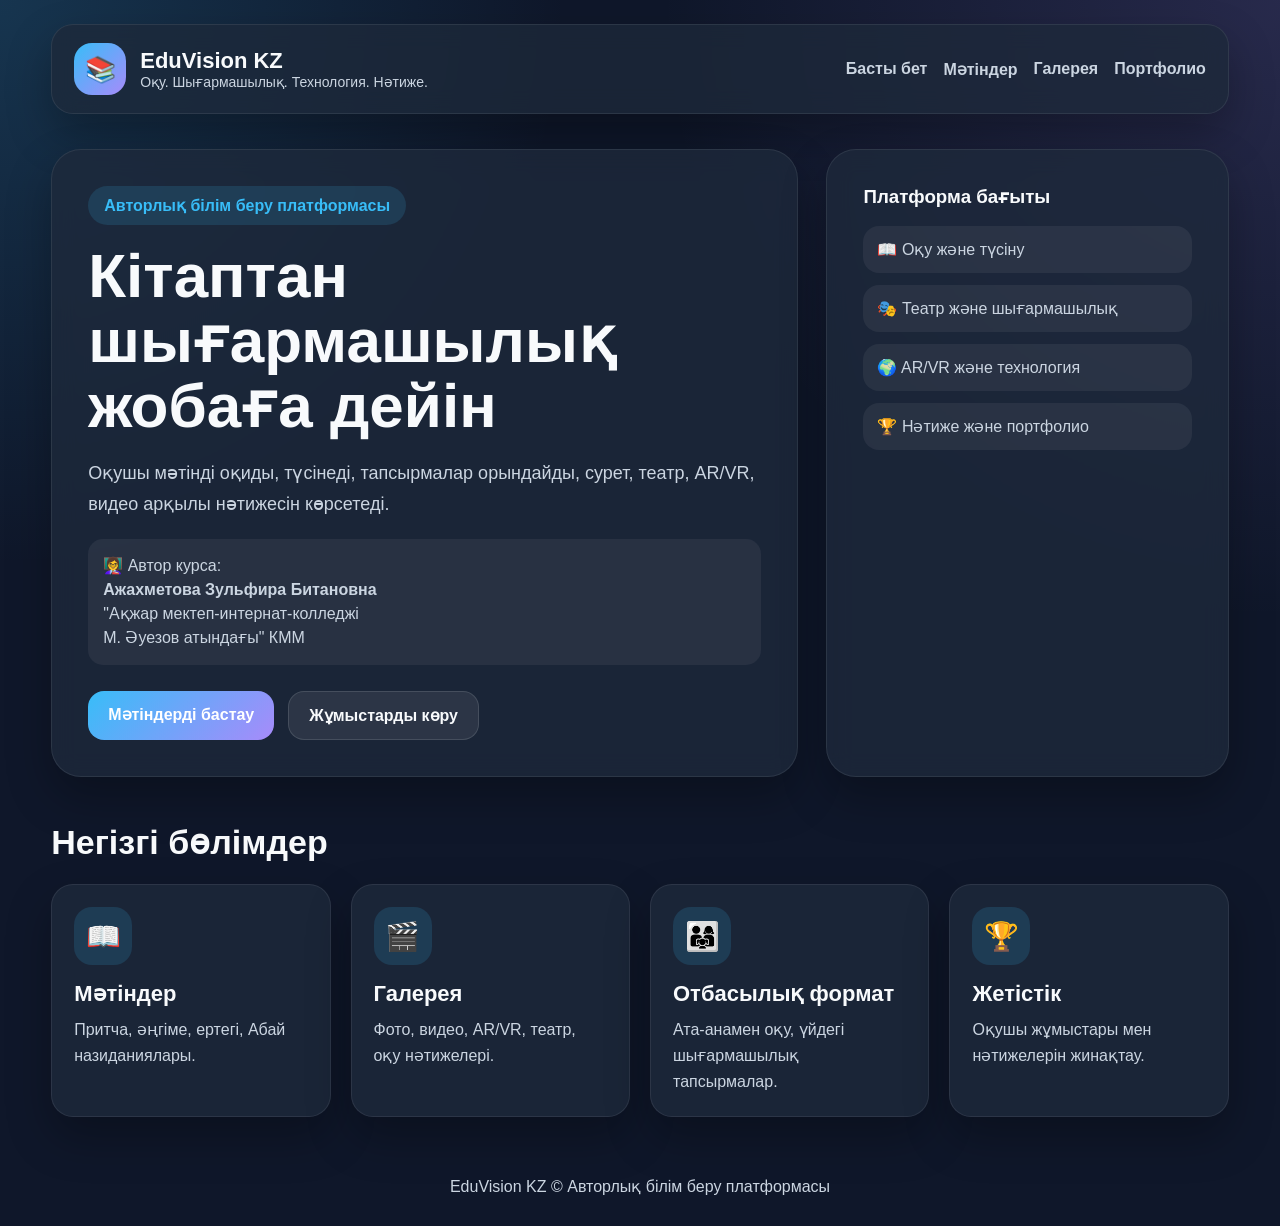
==== index.html @ fc785117 "Add files via upload" ====
<!DOCTYPE html>
<html lang="ru">
<head>
  <meta charset="UTF-8" />
  <meta name="viewport" content="width=device-width, initial-scale=1.0" />
  <title>EduVision KZ</title>
  <link rel="stylesheet" href="css/style.css" />
</head>
<body>

<header class="header">
  <div class="logo">
    <span>📚</span>
    <div>
      <h1>EduVision KZ</h1>
      <p>Оқу. Шығармашылық. Технология. Нәтиже.</p>
    </div>
  </div>

  <nav>
    <a href="index.html">Басты бет</a>
    <a href="stories.html">Мәтіндер</a>
    <a href="gallery.html">Галерея</a>
    <a href="portfolio.html">Портфолио</a>
  </nav>
</header>

<section class="hero">
 <div class="hero-text">
  <span class="badge">Авторлық білім беру платформасы</span>

  <h2>Кітаптан шығармашылық жобаға дейін</h2>

  <p>
    Оқушы мәтінді оқиды, түсінеді, тапсырмалар орындайды,
    сурет, театр, AR/VR, видео арқылы нәтижесін көрсетеді.
  </p>

  <div class="author">
    👩‍🏫 Автор курса:<br>
    <strong>Ажахметова Зульфира Битановна</strong><br>
    "Ақжар мектеп-интернат-колледжі<br>
    М. Әуезов атындағы" КММ
  </div>

  <div class="hero-buttons">
    <a href="stories.html" class="btn primary">Мәтіндерді бастау</a>
    <a href="gallery.html" class="btn secondary">Жұмыстарды көру</a>
  </div>
</div>

  <div class="hero-card">
    <h3>Платформа бағыты</h3>
    <ul>
      <li>📖 Оқу және түсіну</li>
      <li>🎭 Театр және шығармашылық</li>
      <li>🌍 AR/VR және технология</li>
      <li>🏆 Нәтиже және портфолио</li>
    </ul>
  </div>
</section>

<section class="section">
  <h2>Негізгі бөлімдер</h2>

  <div class="cards">
    <a href="stories.html" class="card">
      <div class="icon">📖</div>
      <h3>Мәтіндер</h3>
      <p>Притча, әңгіме, ертегі, Абай назиданиялары.</p>
    </a>

    <a href="gallery.html" class="card">
      <div class="icon">🎬</div>
      <h3>Галерея</h3>
      <p>Фото, видео, AR/VR, театр, оқу нәтижелері.</p>
    </a>

    <div class="card">
      <div class="icon">👨‍👩‍👧</div>
      <h3>Отбасылық формат</h3>
      <p>Ата-анамен оқу, үйдегі шығармашылық тапсырмалар.</p>
    </div>

    <div class="card">
      <div class="icon">🏆</div>
      <h3>Жетістік</h3>
      <p>Оқушы жұмыстары мен нәтижелерін жинақтау.</p>
    </div>
  </div>
</section>

<footer>
  <p>EduVision KZ © Авторлық білім беру платформасы</p>
</footer>

</body>
</html>
---- css/style.css ----
* {
  margin: 0;
  padding: 0;
  box-sizing: border-box;
}

:root {
  --bg: #0f172a;
  --card: #1e293b;
  --soft: #334155;
  --text: #f8fafc;
  --muted: #cbd5e1;
  --primary: #38bdf8;
  --accent: #a78bfa;
  --green: #34d399;
  --radius: 22px;
  --shadow: 0 20px 45px rgba(0,0,0,.28);
}

body {
  font-family: Arial, sans-serif;
  background:
    radial-gradient(circle at top left, rgba(56,189,248,.18), transparent 32%),
    radial-gradient(circle at top right, rgba(167,139,250,.16), transparent 35%),
    var(--bg);
  color: var(--text);
  min-height: 100vh;
}

a {
  color: inherit;
  text-decoration: none;
}

.header {
  width: min(1200px, 92%);
  margin: 24px auto;
  padding: 18px 22px;
  background: rgba(30,41,59,.76);
  border: 1px solid rgba(255,255,255,.08);
  border-radius: var(--radius);
  display: flex;
  justify-content: space-between;
  align-items: center;
  backdrop-filter: blur(12px);
  box-shadow: var(--shadow);
}

.logo {
  display: flex;
  align-items: center;
  gap: 14px;
}

.logo span {
  width: 52px;
  height: 52px;
  display: grid;
  place-items: center;
  border-radius: 18px;
  background: linear-gradient(135deg, var(--primary), var(--accent));
  font-size: 25px;
}

.logo h1 {
  font-size: 22px;
}

.logo p {
  color: var(--muted);
  font-size: 14px;
}

nav {
  display: flex;
  gap: 16px;
  flex-wrap: wrap;
}

nav a {
  color: var(--muted);
  font-weight: 700;
}

nav a:hover {
  color: var(--primary);
}

.hero {
  width: min(1200px, 92%);
  margin: 35px auto;
  display: grid;
  grid-template-columns: 1.3fr .7fr;
  gap: 28px;
  align-items: stretch;
}

.hero-text,
.hero-card {
  padding: 36px;
  border-radius: 30px;
  background: rgba(30,41,59,.78);
  border: 1px solid rgba(255,255,255,.08);
  box-shadow: var(--shadow);
  backdrop-filter: blur(12px);
  animation: fadeUp .7s ease both;
}

.badge {
  display: inline-block;
  padding: 10px 16px;
  border-radius: 999px;
  background: rgba(56,189,248,.14);
  color: var(--primary);
  font-weight: 800;
  margin-bottom: 18px;
}

.hero h2 {
  font-size: clamp(34px, 6vw, 62px);
  line-height: 1.05;
  margin-bottom: 20px;
}

.hero p {
  color: var(--muted);
  font-size: 18px;
  line-height: 1.7;
}

.hero-buttons {
  display: flex;
  gap: 14px;
  flex-wrap: wrap;
  margin-top: 26px;
}

.btn {
  display: inline-block;
  padding: 14px 20px;
  border-radius: 16px;
  font-weight: 800;
  transition: .25s ease;
}

.btn.primary {
  background: linear-gradient(135deg, var(--primary), var(--accent));
  color: white;
}

.btn.secondary {
  background: rgba(255,255,255,.08);
  color: var(--text);
  border: 1px solid rgba(255,255,255,.12);
}

.btn:hover {
  transform: translateY(-3px);
}

.hero-card ul {
  list-style: none;
  margin-top: 18px;
}

.hero-card li {
  padding: 14px;
  margin-bottom: 12px;
  background: rgba(255,255,255,.06);
  border-radius: 16px;
  color: var(--muted);
}

.section {
  width: min(1200px, 92%);
  margin: 45px auto;
}

.section h2 {
  font-size: 34px;
  margin-bottom: 22px;
}

.cards {
  display: grid;
  grid-template-columns: repeat(auto-fit, minmax(240px,1fr));
  gap: 20px;
}

.card {
  background: rgba(30,41,59,.82);
  border: 1px solid rgba(255,255,255,.08);
  border-radius: var(--radius);
  padding: 22px;
  box-shadow: var(--shadow);
  transition: .3s ease;
  overflow: hidden;
}

.card:hover {
  transform: translateY(-8px) scale(1.01);
  border-color: rgba(56,189,248,.45);
}

.icon {
  width: 58px;
  height: 58px;
  display: grid;
  place-items: center;
  border-radius: 18px;
  background: rgba(56,189,248,.15);
  font-size: 28px;
  margin-bottom: 16px;
}

.card h3 {
  font-size: 22px;
  margin-bottom: 10px;
}

.card p {
  color: var(--muted);
  line-height: 1.6;
}

.filters {
  display: flex;
  gap: 10px;
  flex-wrap: wrap;
  margin-bottom: 25px;
}

.filters button {
  border: none;
  padding: 12px 18px;
  border-radius: 999px;
  background: rgba(255,255,255,.08);
  color: var(--muted);
  cursor: pointer;
  font-weight: 800;
}

.filters button.active,
.filters button:hover {
  background: linear-gradient(135deg, var(--primary), var(--accent));
  color: white;
}

.media-grid {
  display: grid;
  grid-template-columns: repeat(auto-fill, minmax(260px,1fr));
  gap: 20px;
}

.media-card {
  background: rgba(30,41,59,.82);
  border: 1px solid rgba(255,255,255,.08);
  border-radius: var(--radius);
  overflow: hidden;
  box-shadow: var(--shadow);
  transition: .3s ease;
}

.media-card:hover {
  transform: translateY(-7px);
}

.media-card img,
.media-card video {
  width: 100%;
  height: 220px;
  object-fit: cover;
  display: block;
  background: #020617;
}

.media-info {
  padding: 14px;
}

.media-info span {
  color: var(--primary);
  font-weight: 800;
}

.story-page {
  width: min(950px, 92%);
  margin: 40px auto;
}

.story-box {
  background: rgba(30,41,59,.84);
  padding: 28px;
  border-radius: 28px;
  box-shadow: var(--shadow);
  border: 1px solid rgba(255,255,255,.08);
}

.story-box h2 {
  font-size: 36px;
  margin-bottom: 10px;
}

.meta {
  color: var(--primary);
  font-weight: 800;
  margin-bottom: 22px;
}

.text {
  white-space: pre-line;
  line-height: 1.85;
  font-size: 18px;
  color: #e5e7eb;
  background: rgba(2,6,23,.46);
  border-radius: 20px;
  padding: 22px;
}

.tasks {
  margin-top: 28px;
  display: grid;
  gap: 16px;
}

.task {
  background: rgba(255,255,255,.06);
  border-radius: 20px;
  padding: 18px;
}

.task h3 {
  margin-bottom: 10px;
}

textarea {
  width: 100%;
  min-height: 110px;
  border: 1px solid rgba(255,255,255,.1);
  border-radius: 16px;
  padding: 14px;
  background: rgba(2,6,23,.65);
  color: var(--text);
  resize: vertical;
}

input[type="file"] {
  margin-top: 12px;
  color: var(--muted);
}

.save-btn {
  margin-top: 20px;
  padding: 14px 22px;
  border: none;
  border-radius: 16px;
  background: linear-gradient(135deg, var(--green), var(--primary));
  color: white;
  font-weight: 900;
  cursor: pointer;
}

footer {
  width: min(1200px, 92%);
  margin: 60px auto 30px;
  color: var(--muted);
  text-align: center;
}

@keyframes fadeUp {
  from {
    opacity: 0;
    transform: translateY(26px);
  }
  to {
    opacity: 1;
    transform: translateY(0);
  }
}

@media(max-width: 800px) {
  .header,
  .hero {
    grid-template-columns: 1fr;
    flex-direction: column;
  }

  .header {
    align-items: flex-start;
  }

  .hero {
    display: block;
  }

  .hero-card {
    margin-top: 20px;
  }
}
.author {
  margin-top: 20px;
  padding: 15px;
  background: rgba(255,255,255,0.06);
  border-radius: 15px;
  line-height: 1.5;
  color: #cbd5e1;
}
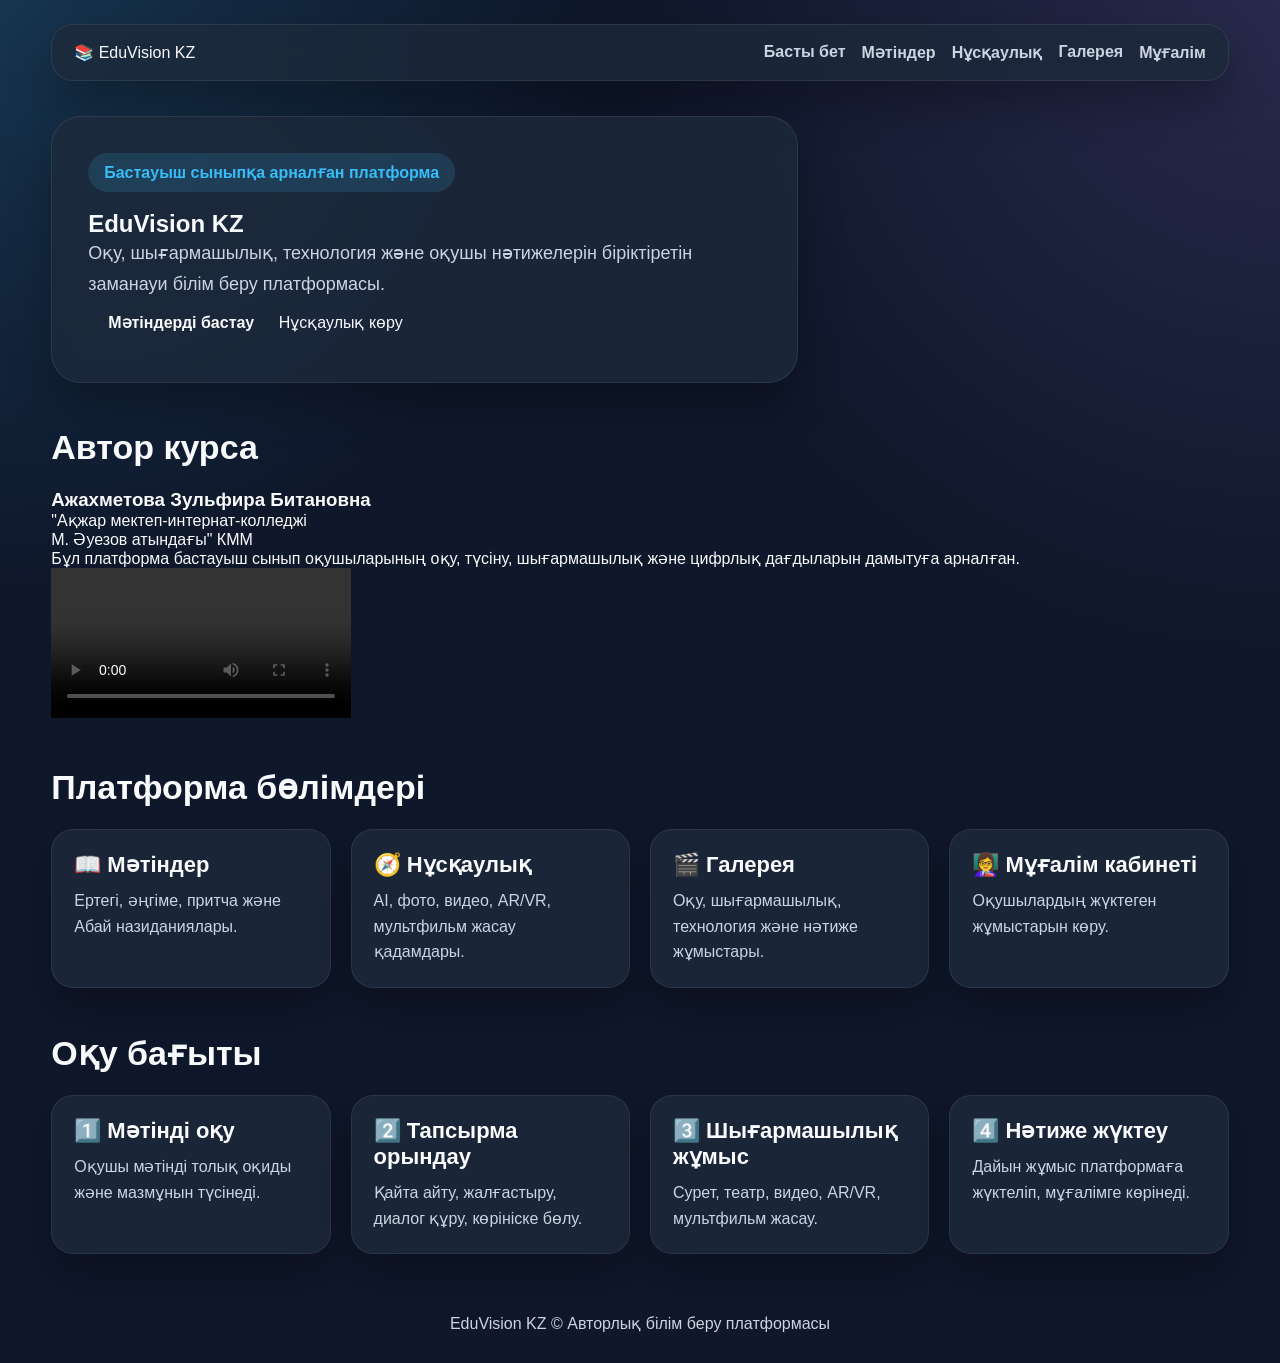
==== commit 424ab8dd: "Update index.html" ====
--- a/index.html
+++ b/index.html
@@ -9,83 +9,104 @@
 <body>
 
 <header class="header">
-  <div class="logo">
-    <span>📚</span>
-    <div>
-      <h1>EduVision KZ</h1>
-      <p>Оқу. Шығармашылық. Технология. Нәтиже.</p>
-    </div>
-  </div>
-
+  <div class="logo">📚 EduVision KZ</div>
   <nav>
     <a href="index.html">Басты бет</a>
     <a href="stories.html">Мәтіндер</a>
+    <a href="instructions.html">Нұсқаулық</a>
     <a href="gallery.html">Галерея</a>
-    <a href="portfolio.html">Портфолио</a>
+    <a href="teacher.html">Мұғалім</a>
   </nav>
 </header>
 
 <section class="hero">
- <div class="hero-text">
-  <span class="badge">Авторлық білім беру платформасы</span>
+  <div class="hero-text">
+    <span class="badge">Бастауыш сыныпқа арналған платформа</span>
+    <h1>EduVision KZ</h1>
+    <p>
+      Оқу, шығармашылық, технология және оқушы нәтижелерін біріктіретін
+      заманауи білім беру платформасы.
+    </p>
 
-  <h2>Кітаптан шығармашылық жобаға дейін</h2>
-
-  <p>
-    Оқушы мәтінді оқиды, түсінеді, тапсырмалар орындайды,
-    сурет, театр, AR/VR, видео арқылы нәтижесін көрсетеді.
-  </p>
-
-  <div class="author">
-    👩‍🏫 Автор курса:<br>
-    <strong>Ажахметова Зульфира Битановна</strong><br>
-    "Ақжар мектеп-интернат-колледжі<br>
-    М. Әуезов атындағы" КММ
-  </div>
-
-  <div class="hero-buttons">
-    <a href="stories.html" class="btn primary">Мәтіндерді бастау</a>
-    <a href="gallery.html" class="btn secondary">Жұмыстарды көру</a>
-  </div>
-</div>
-
-  <div class="hero-card">
-    <h3>Платформа бағыты</h3>
-    <ul>
-      <li>📖 Оқу және түсіну</li>
-      <li>🎭 Театр және шығармашылық</li>
-      <li>🌍 AR/VR және технология</li>
-      <li>🏆 Нәтиже және портфолио</li>
-    </ul>
+    <div class="buttons">
+      <a href="stories.html" class="btn">Мәтіндерді бастау</a>
+      <a href="instructions.html" class="btn-outline">Нұсқаулық көру</a>
+    </div>
   </div>
 </section>
 
 <section class="section">
-  <h2>Негізгі бөлімдер</h2>
+  <h2>Автор курса</h2>
+
+  <div class="author-card">
+    <div class="author-text">
+      <h3>Ажахметова Зульфира Битановна</h3>
+      <p>
+        "Ақжар мектеп-интернат-колледжі<br>
+        М. Әуезов атындағы" КММ
+      </p>
+      <p>
+        Бұл платформа бастауыш сынып оқушыларының оқу, түсіну,
+        шығармашылық және цифрлық дағдыларын дамытуға арналған.
+      </p>
+    </div>
+
+    <div class="author-video">
+      <video controls>
+        <source src="https://res.cloudinary.com/dtdq8ydwe/video/upload/v1776936083/author-media1_utisox.mp4" type="video/mp4">
+      </video>
+    </div>
+  </div>
+</section>
+
+<section class="section">
+  <h2>Платформа бөлімдері</h2>
 
   <div class="cards">
     <a href="stories.html" class="card">
-      <div class="icon">📖</div>
-      <h3>Мәтіндер</h3>
-      <p>Притча, әңгіме, ертегі, Абай назиданиялары.</p>
+      <h3>📖 Мәтіндер</h3>
+      <p>Ертегі, әңгіме, притча және Абай назиданиялары.</p>
+    </a>
+
+    <a href="instructions.html" class="card">
+      <h3>🧭 Нұсқаулық</h3>
+      <p>AI, фото, видео, AR/VR, мультфильм жасау қадамдары.</p>
     </a>
 
     <a href="gallery.html" class="card">
-      <div class="icon">🎬</div>
-      <h3>Галерея</h3>
-      <p>Фото, видео, AR/VR, театр, оқу нәтижелері.</p>
+      <h3>🎬 Галерея</h3>
+      <p>Оқу, шығармашылық, технология және нәтиже жұмыстары.</p>
     </a>
 
+    <a href="teacher.html" class="card">
+      <h3>👩‍🏫 Мұғалім кабинеті</h3>
+      <p>Оқушылардың жүктеген жұмыстарын көру.</p>
+    </a>
+  </div>
+</section>
+
+<section class="section">
+  <h2>Оқу бағыты</h2>
+
+  <div class="cards">
     <div class="card">
-      <div class="icon">👨‍👩‍👧</div>
-      <h3>Отбасылық формат</h3>
-      <p>Ата-анамен оқу, үйдегі шығармашылық тапсырмалар.</p>
+      <h3>1️⃣ Мәтінді оқу</h3>
+      <p>Оқушы мәтінді толық оқиды және мазмұнын түсінеді.</p>
     </div>
 
     <div class="card">
-      <div class="icon">🏆</div>
-      <h3>Жетістік</h3>
-      <p>Оқушы жұмыстары мен нәтижелерін жинақтау.</p>
+      <h3>2️⃣ Тапсырма орындау</h3>
+      <p>Қайта айту, жалғастыру, диалог құру, көрініске бөлу.</p>
+    </div>
+
+    <div class="card">
+      <h3>3️⃣ Шығармашылық жұмыс</h3>
+      <p>Сурет, театр, видео, AR/VR, мультфильм жасау.</p>
+    </div>
+
+    <div class="card">
+      <h3>4️⃣ Нәтиже жүктеу</h3>
+      <p>Дайын жұмыс платформаға жүктеліп, мұғалімге көрінеді.</p>
     </div>
   </div>
 </section>
@@ -95,4 +116,4 @@
 </footer>
 
 </body>
-</html>+</html>
--- a/css/style.css
+++ b/css/style.css
@@ -404,4 +404,71 @@
   border-radius: 15px;
   line-height: 1.5;
   color: #cbd5e1;
-}+}
+/* === АНИМАЦИИ === */
+
+.card, .media-card {
+  transition: all 0.3s ease;
+  position: relative;
+}
+
+.card::after, .media-card::after {
+  content: "";
+  position: absolute;
+  inset: 0;
+  border-radius: 20px;
+  background: linear-gradient(120deg, transparent, rgba(56,189,248,0.2), transparent);
+  opacity: 0;
+  transition: 0.3s;
+}
+
+.card:hover::after,
+.media-card:hover::after {
+  opacity: 1;
+}
+
+.card:hover,
+.media-card:hover {
+  transform: translateY(-10px) scale(1.02);
+}
+
+/* === КРАСИВЫЕ КНОПКИ === */
+
+button {
+  background: linear-gradient(135deg, #38bdf8, #a78bfa);
+  color: white;
+  font-weight: bold;
+  border-radius: 12px;
+  transition: 0.3s;
+}
+
+button:hover {
+  transform: scale(1.05);
+}
+
+/* === FULLSCREEN ПРОСМОТР === */
+
+.modal {
+  position: fixed;
+  top: 0;
+  left: 0;
+  width: 100%;
+  height: 100%;
+  background: rgba(0,0,0,0.9);
+  display: none;
+  justify-content: center;
+  align-items: center;
+  z-index: 999;
+}
+
+.modal img, .modal video {
+  max-width: 90%;
+  max-height: 90%;
+}
+
+.modal.active {
+  display: flex;
+}
+.card {
+  animation: fadeUp 0.6s ease;
+}
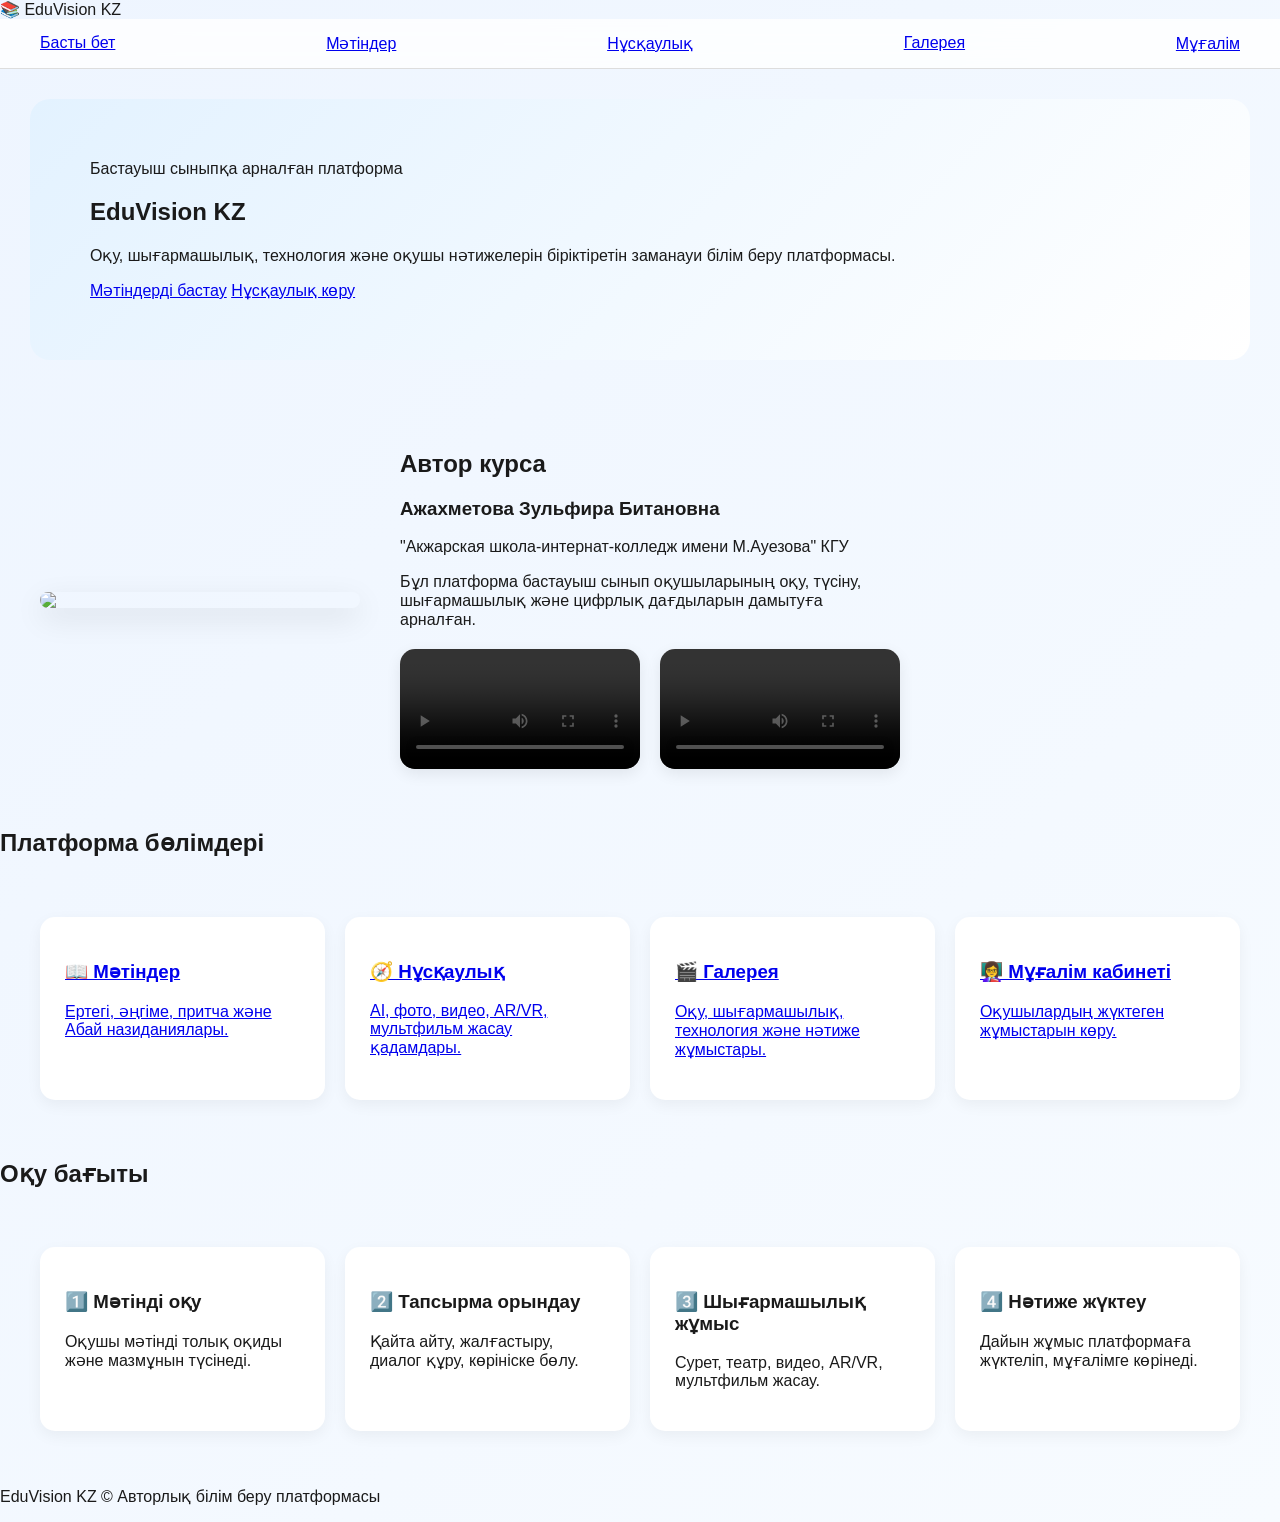
==== commit 35e5571a: "Update index.html" ====
--- a/index.html
+++ b/index.html
@@ -35,28 +35,41 @@
   </div>
 </section>
 
-<section class="section">
-  <h2>Автор курса</h2>
+<section class="author-section">
 
-  <div class="author-card">
-    <div class="author-text">
-      <h3>Ажахметова Зульфира Битановна</h3>
-      <p>
-        "Ақжар мектеп-интернат-колледжі<br>
-        М. Әуезов атындағы" КММ
-      </p>
-      <p>
-        Бұл платформа бастауыш сынып оқушыларының оқу, түсіну,
-        шығармашылық және цифрлық дағдыларын дамытуға арналған.
-      </p>
-    </div>
+  <!-- Фото -->
+  <img src="images/author.jpg" class="author-img">
 
+  <!-- Инфо -->
+  <div class="author-info">
+    <h2>Автор курса</h2>
+    <h3>Ажахметова Зульфира Битановна</h3>
+    <p>
+      "Акжарская школа-интернат-колледж имени М.Ауезова" КГУ
+    </p>
+    <p>
+      Бұл платформа бастауыш сынып оқушыларының оқу, түсіну,
+      шығармашылық және цифрлық дағдыларын дамытуға арналған.
+    </p>
+
+    <!-- Видео -->
     <div class="author-video">
-      <video controls>
-        <source src="https://res.cloudinary.com/dtdq8ydwe/video/upload/v1776936083/author-media1_utisox.mp4" type="video/mp4">
-      </video>
+
+      <div class="video-card">
+        <video controls>
+          <source src="videos/author-media1.mp4" type="video/mp4">
+        </video>
+      </div>
+
+      <div class="video-card">
+        <video controls>
+          <source src="videos/author-media2.mp4" type="video/mp4">
+        </video>
+      </div>
+
     </div>
   </div>
+
 </section>
 
 <section class="section">
--- a/css/style.css
+++ b/css/style.css
@@ -1,474 +1,77 @@
-* {
+body {
   margin: 0;
-  padding: 0;
-  box-sizing: border-box;
+  font-family: 'Segoe UI', sans-serif;
+  background: linear-gradient(135deg, #eef5ff, #f7fbff);
+  color: #1a1a1a;
 }
 
-:root {
-  --bg: #0f172a;
-  --card: #1e293b;
-  --soft: #334155;
-  --text: #f8fafc;
-  --muted: #cbd5e1;
-  --primary: #38bdf8;
-  --accent: #a78bfa;
-  --green: #34d399;
-  --radius: 22px;
-  --shadow: 0 20px 45px rgba(0,0,0,.28);
+/* Navbar */
+nav {
+  background: rgba(255,255,255,0.8);
+  backdrop-filter: blur(10px);
+  padding: 15px 40px;
+  display: flex;
+  justify-content: space-between;
+  border-bottom: 1px solid #ddd;
 }
 
-body {
-  font-family: Arial, sans-serif;
-  background:
-    radial-gradient(circle at top left, rgba(56,189,248,.18), transparent 32%),
-    radial-gradient(circle at top right, rgba(167,139,250,.16), transparent 35%),
-    var(--bg);
-  color: var(--text);
-  min-height: 100vh;
+/* Hero */
+.hero {
+  padding: 60px;
+  background: linear-gradient(135deg, #e3f2ff, #ffffff);
+  border-radius: 20px;
+  margin: 30px;
 }
 
-a {
-  color: inherit;
-  text-decoration: none;
-}
-
-.header {
-  width: min(1200px, 92%);
-  margin: 24px auto;
-  padding: 18px 22px;
-  background: rgba(30,41,59,.76);
-  border: 1px solid rgba(255,255,255,.08);
-  border-radius: var(--radius);
+/* Автор секция */
+.author-section {
   display: flex;
-  justify-content: space-between;
+  gap: 40px;
+  padding: 40px;
   align-items: center;
-  backdrop-filter: blur(12px);
-  box-shadow: var(--shadow);
-}
-
-.logo {
-  display: flex;
-  align-items: center;
-  gap: 14px;
-}
-
-.logo span {
-  width: 52px;
-  height: 52px;
-  display: grid;
-  place-items: center;
-  border-radius: 18px;
-  background: linear-gradient(135deg, var(--primary), var(--accent));
-  font-size: 25px;
-}
-
-.logo h1 {
-  font-size: 22px;
-}
-
-.logo p {
-  color: var(--muted);
-  font-size: 14px;
-}
-
-nav {
-  display: flex;
-  gap: 16px;
   flex-wrap: wrap;
 }
 
-nav a {
-  color: var(--muted);
-  font-weight: 700;
+.author-img {
+  width: 320px;
+  border-radius: 20px;
+  box-shadow: 0 10px 30px rgba(0,0,0,0.1);
 }
 
-nav a:hover {
-  color: var(--primary);
+.author-info {
+  max-width: 500px;
 }
 
-.hero {
-  width: min(1200px, 92%);
-  margin: 35px auto;
-  display: grid;
-  grid-template-columns: 1.3fr .7fr;
-  gap: 28px;
-  align-items: stretch;
+.author-video {
+  display: flex;
+  gap: 20px;
+  margin-top: 20px;
 }
 
-.hero-text,
-.hero-card {
-  padding: 36px;
-  border-radius: 30px;
-  background: rgba(30,41,59,.78);
-  border: 1px solid rgba(255,255,255,.08);
-  box-shadow: var(--shadow);
-  backdrop-filter: blur(12px);
-  animation: fadeUp .7s ease both;
+.video-card {
+  width: 260px;
+  border-radius: 15px;
+  overflow: hidden;
+  background: #fff;
+  box-shadow: 0 5px 15px rgba(0,0,0,0.08);
 }
 
-.badge {
-  display: inline-block;
-  padding: 10px 16px;
-  border-radius: 999px;
-  background: rgba(56,189,248,.14);
-  color: var(--primary);
-  font-weight: 800;
-  margin-bottom: 18px;
+.video-card video {
+  width: 100%;
+  display: block;
 }
 
-.hero h2 {
-  font-size: clamp(34px, 6vw, 62px);
-  line-height: 1.05;
-  margin-bottom: 20px;
-}
-
-.hero p {
-  color: var(--muted);
-  font-size: 18px;
-  line-height: 1.7;
-}
-
-.hero-buttons {
-  display: flex;
-  gap: 14px;
-  flex-wrap: wrap;
-  margin-top: 26px;
-}
-
-.btn {
-  display: inline-block;
-  padding: 14px 20px;
-  border-radius: 16px;
-  font-weight: 800;
-  transition: .25s ease;
-}
-
-.btn.primary {
-  background: linear-gradient(135deg, var(--primary), var(--accent));
-  color: white;
-}
-
-.btn.secondary {
-  background: rgba(255,255,255,.08);
-  color: var(--text);
-  border: 1px solid rgba(255,255,255,.12);
-}
-
-.btn:hover {
-  transform: translateY(-3px);
-}
-
-.hero-card ul {
-  list-style: none;
-  margin-top: 18px;
-}
-
-.hero-card li {
-  padding: 14px;
-  margin-bottom: 12px;
-  background: rgba(255,255,255,.06);
-  border-radius: 16px;
-  color: var(--muted);
-}
-
-.section {
-  width: min(1200px, 92%);
-  margin: 45px auto;
-}
-
-.section h2 {
-  font-size: 34px;
-  margin-bottom: 22px;
-}
-
+/* Карточки */
 .cards {
   display: grid;
-  grid-template-columns: repeat(auto-fit, minmax(240px,1fr));
+  grid-template-columns: repeat(4, 1fr);
   gap: 20px;
+  padding: 40px;
 }
 
 .card {
-  background: rgba(30,41,59,.82);
-  border: 1px solid rgba(255,255,255,.08);
-  border-radius: var(--radius);
-  padding: 22px;
-  box-shadow: var(--shadow);
-  transition: .3s ease;
-  overflow: hidden;
+  background: white;
+  padding: 25px;
+  border-radius: 15px;
+  box-shadow: 0 5px 15px rgba(0,0,0,0.05);
 }
-
-.card:hover {
-  transform: translateY(-8px) scale(1.01);
-  border-color: rgba(56,189,248,.45);
-}
-
-.icon {
-  width: 58px;
-  height: 58px;
-  display: grid;
-  place-items: center;
-  border-radius: 18px;
-  background: rgba(56,189,248,.15);
-  font-size: 28px;
-  margin-bottom: 16px;
-}
-
-.card h3 {
-  font-size: 22px;
-  margin-bottom: 10px;
-}
-
-.card p {
-  color: var(--muted);
-  line-height: 1.6;
-}
-
-.filters {
-  display: flex;
-  gap: 10px;
-  flex-wrap: wrap;
-  margin-bottom: 25px;
-}
-
-.filters button {
-  border: none;
-  padding: 12px 18px;
-  border-radius: 999px;
-  background: rgba(255,255,255,.08);
-  color: var(--muted);
-  cursor: pointer;
-  font-weight: 800;
-}
-
-.filters button.active,
-.filters button:hover {
-  background: linear-gradient(135deg, var(--primary), var(--accent));
-  color: white;
-}
-
-.media-grid {
-  display: grid;
-  grid-template-columns: repeat(auto-fill, minmax(260px,1fr));
-  gap: 20px;
-}
-
-.media-card {
-  background: rgba(30,41,59,.82);
-  border: 1px solid rgba(255,255,255,.08);
-  border-radius: var(--radius);
-  overflow: hidden;
-  box-shadow: var(--shadow);
-  transition: .3s ease;
-}
-
-.media-card:hover {
-  transform: translateY(-7px);
-}
-
-.media-card img,
-.media-card video {
-  width: 100%;
-  height: 220px;
-  object-fit: cover;
-  display: block;
-  background: #020617;
-}
-
-.media-info {
-  padding: 14px;
-}
-
-.media-info span {
-  color: var(--primary);
-  font-weight: 800;
-}
-
-.story-page {
-  width: min(950px, 92%);
-  margin: 40px auto;
-}
-
-.story-box {
-  background: rgba(30,41,59,.84);
-  padding: 28px;
-  border-radius: 28px;
-  box-shadow: var(--shadow);
-  border: 1px solid rgba(255,255,255,.08);
-}
-
-.story-box h2 {
-  font-size: 36px;
-  margin-bottom: 10px;
-}
-
-.meta {
-  color: var(--primary);
-  font-weight: 800;
-  margin-bottom: 22px;
-}
-
-.text {
-  white-space: pre-line;
-  line-height: 1.85;
-  font-size: 18px;
-  color: #e5e7eb;
-  background: rgba(2,6,23,.46);
-  border-radius: 20px;
-  padding: 22px;
-}
-
-.tasks {
-  margin-top: 28px;
-  display: grid;
-  gap: 16px;
-}
-
-.task {
-  background: rgba(255,255,255,.06);
-  border-radius: 20px;
-  padding: 18px;
-}
-
-.task h3 {
-  margin-bottom: 10px;
-}
-
-textarea {
-  width: 100%;
-  min-height: 110px;
-  border: 1px solid rgba(255,255,255,.1);
-  border-radius: 16px;
-  padding: 14px;
-  background: rgba(2,6,23,.65);
-  color: var(--text);
-  resize: vertical;
-}
-
-input[type="file"] {
-  margin-top: 12px;
-  color: var(--muted);
-}
-
-.save-btn {
-  margin-top: 20px;
-  padding: 14px 22px;
-  border: none;
-  border-radius: 16px;
-  background: linear-gradient(135deg, var(--green), var(--primary));
-  color: white;
-  font-weight: 900;
-  cursor: pointer;
-}
-
-footer {
-  width: min(1200px, 92%);
-  margin: 60px auto 30px;
-  color: var(--muted);
-  text-align: center;
-}
-
-@keyframes fadeUp {
-  from {
-    opacity: 0;
-    transform: translateY(26px);
-  }
-  to {
-    opacity: 1;
-    transform: translateY(0);
-  }
-}
-
-@media(max-width: 800px) {
-  .header,
-  .hero {
-    grid-template-columns: 1fr;
-    flex-direction: column;
-  }
-
-  .header {
-    align-items: flex-start;
-  }
-
-  .hero {
-    display: block;
-  }
-
-  .hero-card {
-    margin-top: 20px;
-  }
-}
-.author {
-  margin-top: 20px;
-  padding: 15px;
-  background: rgba(255,255,255,0.06);
-  border-radius: 15px;
-  line-height: 1.5;
-  color: #cbd5e1;
-}
-/* === АНИМАЦИИ === */
-
-.card, .media-card {
-  transition: all 0.3s ease;
-  position: relative;
-}
-
-.card::after, .media-card::after {
-  content: "";
-  position: absolute;
-  inset: 0;
-  border-radius: 20px;
-  background: linear-gradient(120deg, transparent, rgba(56,189,248,0.2), transparent);
-  opacity: 0;
-  transition: 0.3s;
-}
-
-.card:hover::after,
-.media-card:hover::after {
-  opacity: 1;
-}
-
-.card:hover,
-.media-card:hover {
-  transform: translateY(-10px) scale(1.02);
-}
-
-/* === КРАСИВЫЕ КНОПКИ === */
-
-button {
-  background: linear-gradient(135deg, #38bdf8, #a78bfa);
-  color: white;
-  font-weight: bold;
-  border-radius: 12px;
-  transition: 0.3s;
-}
-
-button:hover {
-  transform: scale(1.05);
-}
-
-/* === FULLSCREEN ПРОСМОТР === */
-
-.modal {
-  position: fixed;
-  top: 0;
-  left: 0;
-  width: 100%;
-  height: 100%;
-  background: rgba(0,0,0,0.9);
-  display: none;
-  justify-content: center;
-  align-items: center;
-  z-index: 999;
-}
-
-.modal img, .modal video {
-  max-width: 90%;
-  max-height: 90%;
-}
-
-.modal.active {
-  display: flex;
-}
-.card {
-  animation: fadeUp 0.6s ease;
-}
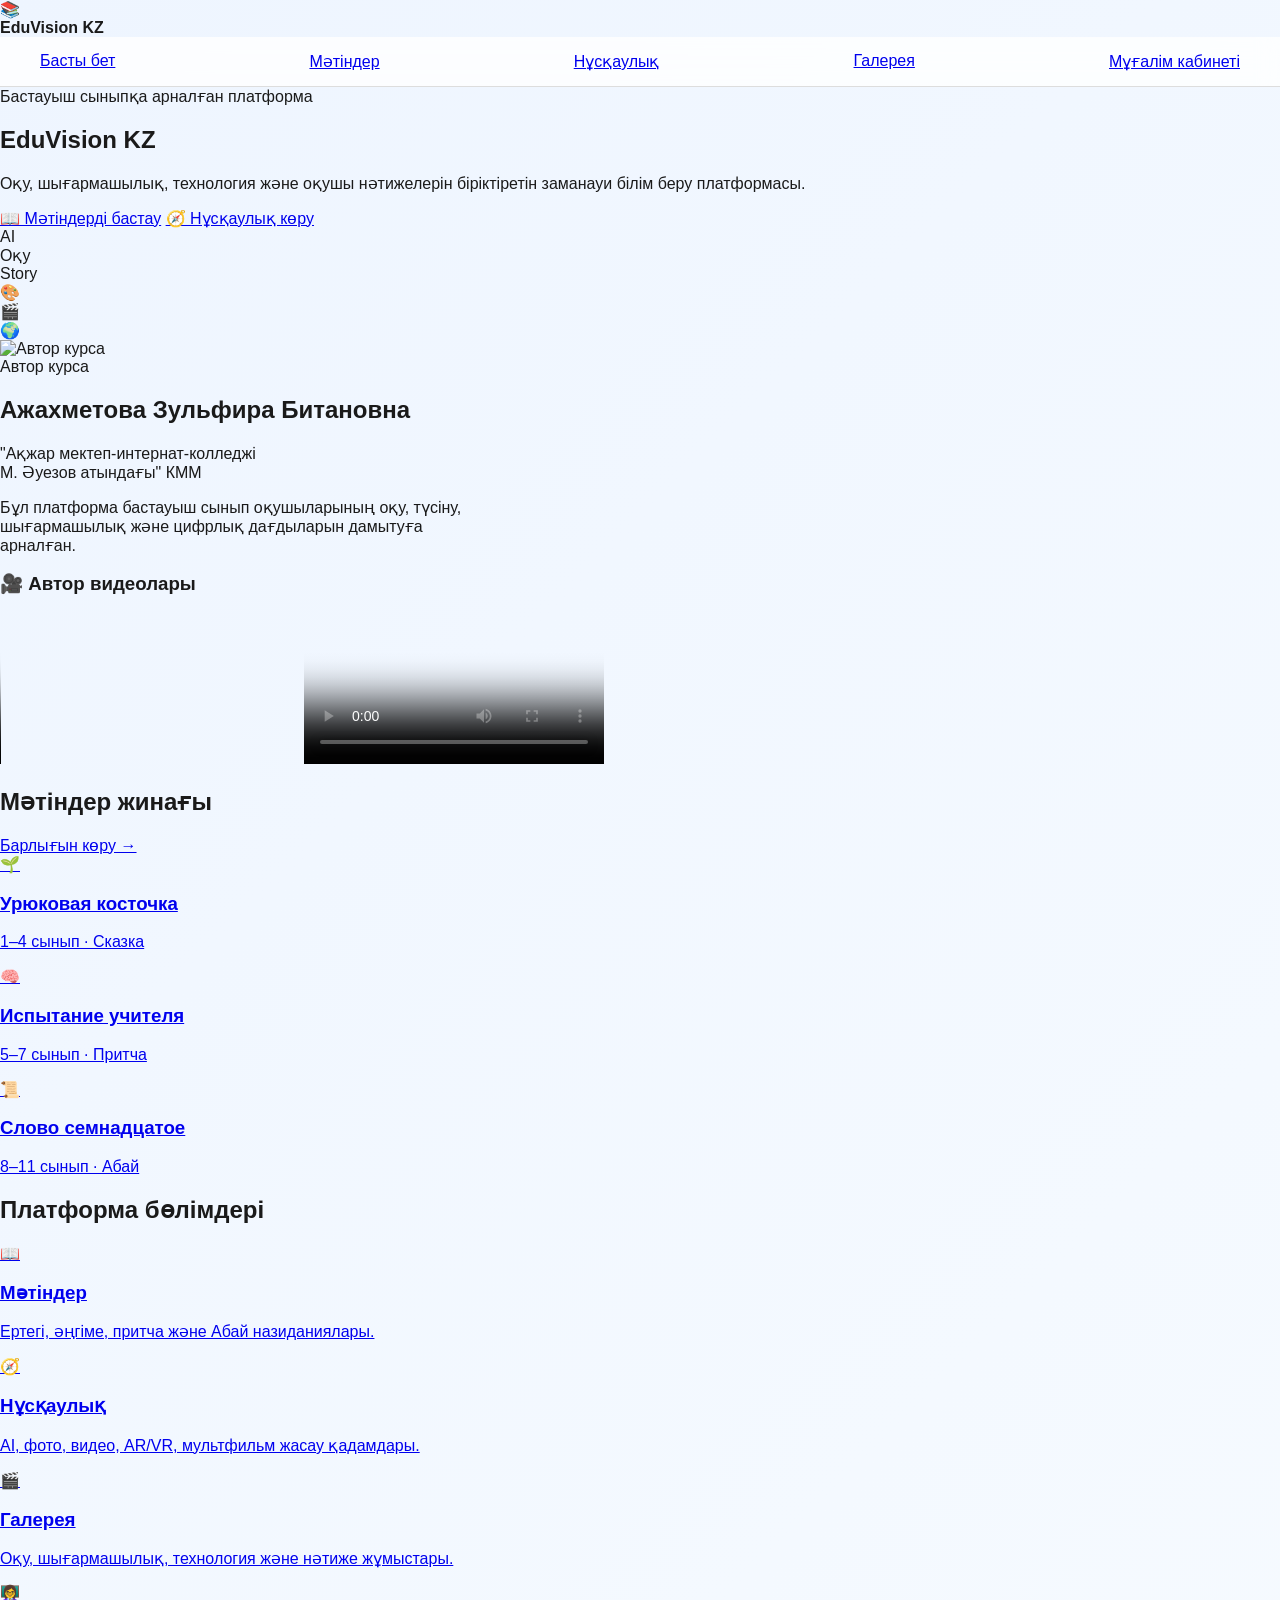
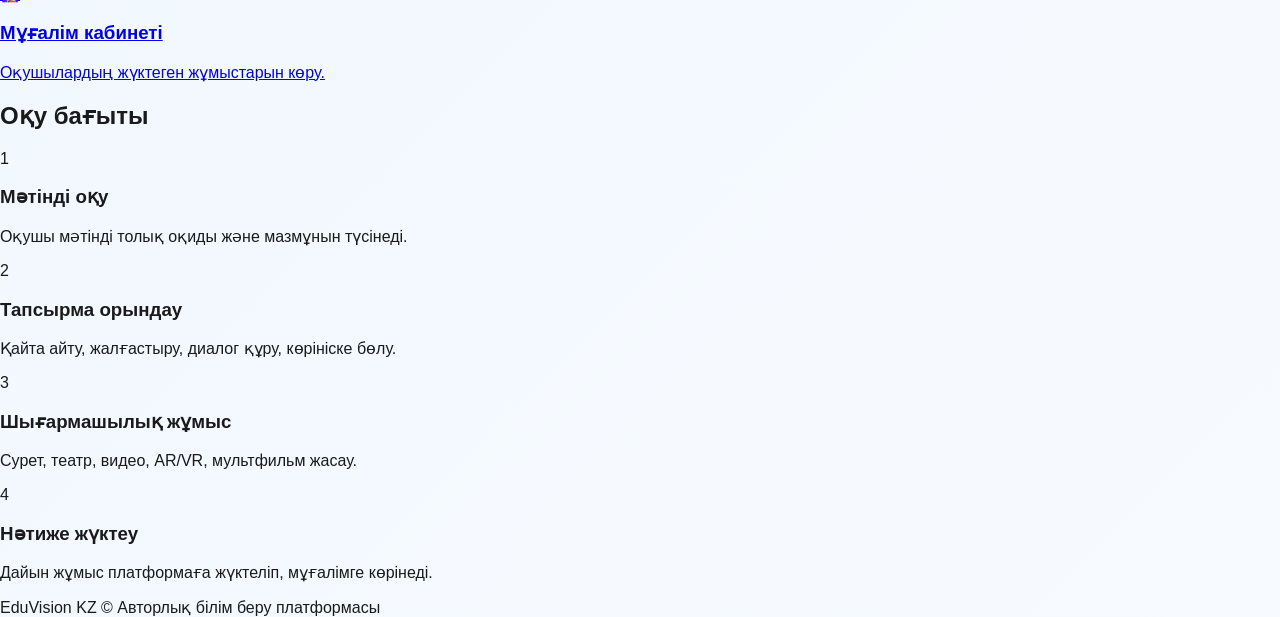
==== commit bae4df30: "Update index.html" ====
--- a/index.html
+++ b/index.html
@@ -8,124 +8,180 @@
 </head>
 <body>
 
-<header class="header">
-  <div class="logo">📚 EduVision KZ</div>
-  <nav>
+<header class="topbar">
+  <div class="brand">
+    <div class="brand-icon">📚</div>
+    <strong>EduVision KZ</strong>
+  </div>
+
+  <nav class="nav">
     <a href="index.html">Басты бет</a>
     <a href="stories.html">Мәтіндер</a>
     <a href="instructions.html">Нұсқаулық</a>
     <a href="gallery.html">Галерея</a>
-    <a href="teacher.html">Мұғалім</a>
+    <a href="teacher.html">Мұғалім кабинеті</a>
   </nav>
 </header>
 
-<section class="hero">
-  <div class="hero-text">
-    <span class="badge">Бастауыш сыныпқа арналған платформа</span>
-    <h1>EduVision KZ</h1>
-    <p>
-      Оқу, шығармашылық, технология және оқушы нәтижелерін біріктіретін
-      заманауи білім беру платформасы.
-    </p>
+<main>
 
-    <div class="buttons">
-      <a href="stories.html" class="btn">Мәтіндерді бастау</a>
-      <a href="instructions.html" class="btn-outline">Нұсқаулық көру</a>
+  <section class="hero-pro">
+    <div class="hero-copy">
+      <span class="pill">Бастауыш сыныпқа арналған платформа</span>
+      <h1>EduVision KZ</h1>
+      <p>
+        Оқу, шығармашылық, технология және оқушы нәтижелерін біріктіретін
+        заманауи білім беру платформасы.
+      </p>
+
+      <div class="hero-actions">
+        <a class="btn-primary" href="stories.html">📖 Мәтіндерді бастау</a>
+        <a class="btn-light" href="instructions.html">🧭 Нұсқаулық көру</a>
+      </div>
     </div>
-  </div>
-</section>
 
-<section class="author-section">
+    <div class="hero-visual">
+      <div class="book-stack">
+        <div class="book book1">AI</div>
+        <div class="book book2">Оқу</div>
+        <div class="book book3">Story</div>
+      </div>
+      <div class="floating-icon icon-one">🎨</div>
+      <div class="floating-icon icon-two">🎬</div>
+      <div class="floating-icon icon-three">🌍</div>
+    </div>
+  </section>
 
-  <!-- Фото -->
-  <img src="images/author.jpg" class="author-img">
+  <section class="author-panel">
+    <div class="author-photo">
+      <img src="https://res.cloudinary.com/dtdq8ydwe/image/upload/v1776937466/author_cpvalc.jpg" alt="Автор курса">
+    </div>
 
-  <!-- Инфо -->
-  <div class="author-info">
-    <h2>Автор курса</h2>
-    <h3>Ажахметова Зульфира Битановна</h3>
-    <p>
-      "Акжарская школа-интернат-колледж имени М.Ауезова" КГУ
-    </p>
-    <p>
-      Бұл платформа бастауыш сынып оқушыларының оқу, түсіну,
-      шығармашылық және цифрлық дағдыларын дамытуға арналған.
-    </p>
+    <div class="author-info">
+      <span class="section-label">Автор курса</span>
+      <h2>Ажахметова Зульфира Битановна</h2>
+      <p class="school">
+        "Ақжар мектеп-интернат-колледжі<br>
+        М. Әуезов атындағы" КММ
+      </p>
+      <p>
+        Бұл платформа бастауыш сынып оқушыларының оқу, түсіну,
+        шығармашылық және цифрлық дағдыларын дамытуға арналған.
+      </p>
+    </div>
 
-    <!-- Видео -->
-    <div class="author-video">
+    <div class="author-videos">
+      <h3>🎥 Автор видеолары</h3>
 
-      <div class="video-card">
-        <video controls>
-          <source src="videos/author-media1.mp4" type="video/mp4">
+      <div class="video-row">
+        <video controls poster="https://res.cloudinary.com/dtdq8ydwe/image/upload/v1776937466/author_cpvalc.jpg">
+          <source src="https://res.cloudinary.com/dtdq8ydwe/video/upload/v1776936083/author-media1_utisox.mp4" type="video/mp4">
+        </video>
+
+        <video controls poster="https://res.cloudinary.com/dtdq8ydwe/image/upload/v1776937466/author_cpvalc.jpg">
+          <source src="https://res.cloudinary.com/dtdq8ydwe/video/upload/v1776936094/author-media2_wtvqii.mp4" type="video/mp4">
         </video>
       </div>
+    </div>
+  </section>
 
-      <div class="video-card">
-        <video controls>
-          <source src="videos/author-media2.mp4" type="video/mp4">
-        </video>
+  <section class="section">
+    <div class="section-head">
+      <h2>Мәтіндер жинағы</h2>
+      <a href="stories.html">Барлығын көру →</a>
+    </div>
+
+    <div class="book-cards">
+      <a class="book-card purple" href="story.html?id=uryukovaya-kostochka">
+        <div class="cover">🌱</div>
+        <div>
+          <h3>Урюковая косточка</h3>
+          <p>1–4 сынып · Сказка</p>
+        </div>
+      </a>
+
+      <a class="book-card blue" href="story.html?id=ispytanie-uchitelya">
+        <div class="cover">🧠</div>
+        <div>
+          <h3>Испытание учителя</h3>
+          <p>5–7 сынып · Притча</p>
+        </div>
+      </a>
+
+      <a class="book-card orange" href="story.html?id=abai-17">
+        <div class="cover">📜</div>
+        <div>
+          <h3>Слово семнадцатое</h3>
+          <p>8–11 сынып · Абай</p>
+        </div>
+      </a>
+    </div>
+  </section>
+
+  <section class="section">
+    <h2>Платформа бөлімдері</h2>
+
+    <div class="feature-grid">
+      <a href="stories.html" class="feature-card">
+        <div class="feature-icon purple-icon">📖</div>
+        <h3>Мәтіндер</h3>
+        <p>Ертегі, әңгіме, притча және Абай назиданиялары.</p>
+      </a>
+
+      <a href="instructions.html" class="feature-card">
+        <div class="feature-icon blue-icon">🧭</div>
+        <h3>Нұсқаулық</h3>
+        <p>AI, фото, видео, AR/VR, мультфильм жасау қадамдары.</p>
+      </a>
+
+      <a href="gallery.html" class="feature-card">
+        <div class="feature-icon green-icon">🎬</div>
+        <h3>Галерея</h3>
+        <p>Оқу, шығармашылық, технология және нәтиже жұмыстары.</p>
+      </a>
+
+      <a href="teacher.html" class="feature-card">
+        <div class="feature-icon yellow-icon">👩‍🏫</div>
+        <h3>Мұғалім кабинеті</h3>
+        <p>Оқушылардың жүктеген жұмыстарын көру.</p>
+      </a>
+    </div>
+  </section>
+
+  <section class="section">
+    <h2>Оқу бағыты</h2>
+
+    <div class="steps">
+      <div class="step">
+        <span>1</span>
+        <h3>Мәтінді оқу</h3>
+        <p>Оқушы мәтінді толық оқиды және мазмұнын түсінеді.</p>
       </div>
 
+      <div class="step">
+        <span>2</span>
+        <h3>Тапсырма орындау</h3>
+        <p>Қайта айту, жалғастыру, диалог құру, көрініске бөлу.</p>
+      </div>
+
+      <div class="step">
+        <span>3</span>
+        <h3>Шығармашылық жұмыс</h3>
+        <p>Сурет, театр, видео, AR/VR, мультфильм жасау.</p>
+      </div>
+
+      <div class="step">
+        <span>4</span>
+        <h3>Нәтиже жүктеу</h3>
+        <p>Дайын жұмыс платформаға жүктеліп, мұғалімге көрінеді.</p>
+      </div>
     </div>
-  </div>
+  </section>
 
-</section>
-
-<section class="section">
-  <h2>Платформа бөлімдері</h2>
-
-  <div class="cards">
-    <a href="stories.html" class="card">
-      <h3>📖 Мәтіндер</h3>
-      <p>Ертегі, әңгіме, притча және Абай назиданиялары.</p>
-    </a>
-
-    <a href="instructions.html" class="card">
-      <h3>🧭 Нұсқаулық</h3>
-      <p>AI, фото, видео, AR/VR, мультфильм жасау қадамдары.</p>
-    </a>
-
-    <a href="gallery.html" class="card">
-      <h3>🎬 Галерея</h3>
-      <p>Оқу, шығармашылық, технология және нәтиже жұмыстары.</p>
-    </a>
-
-    <a href="teacher.html" class="card">
-      <h3>👩‍🏫 Мұғалім кабинеті</h3>
-      <p>Оқушылардың жүктеген жұмыстарын көру.</p>
-    </a>
-  </div>
-</section>
-
-<section class="section">
-  <h2>Оқу бағыты</h2>
-
-  <div class="cards">
-    <div class="card">
-      <h3>1️⃣ Мәтінді оқу</h3>
-      <p>Оқушы мәтінді толық оқиды және мазмұнын түсінеді.</p>
-    </div>
-
-    <div class="card">
-      <h3>2️⃣ Тапсырма орындау</h3>
-      <p>Қайта айту, жалғастыру, диалог құру, көрініске бөлу.</p>
-    </div>
-
-    <div class="card">
-      <h3>3️⃣ Шығармашылық жұмыс</h3>
-      <p>Сурет, театр, видео, AR/VR, мультфильм жасау.</p>
-    </div>
-
-    <div class="card">
-      <h3>4️⃣ Нәтиже жүктеу</h3>
-      <p>Дайын жұмыс платформаға жүктеліп, мұғалімге көрінеді.</p>
-    </div>
-  </div>
-</section>
+</main>
 
 <footer>
-  <p>EduVision KZ © Авторлық білім беру платформасы</p>
+  EduVision KZ © Авторлық білім беру платформасы
 </footer>
 
 </body>
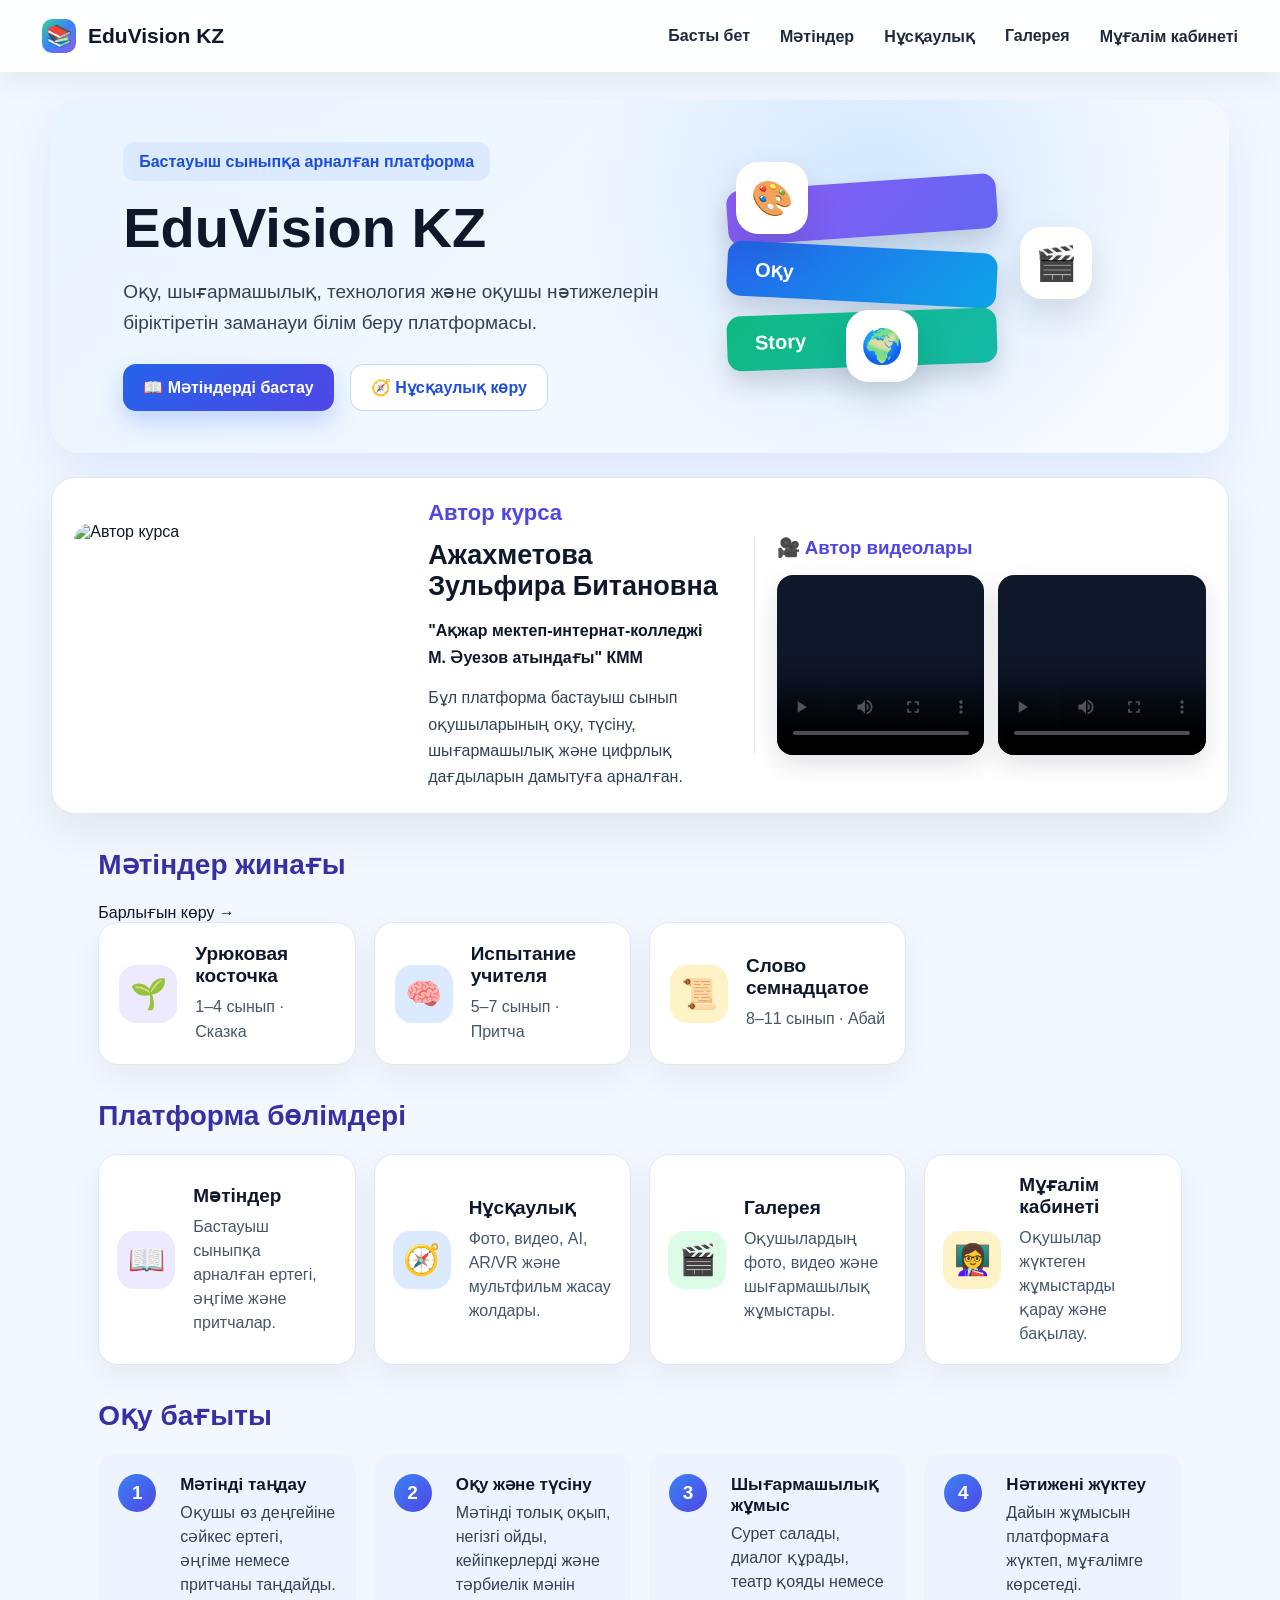
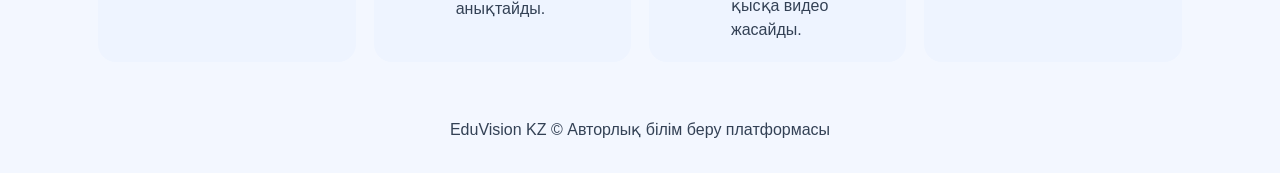
==== commit f5cbb1ba: "Update index.html" ====
--- a/index.html
+++ b/index.html
@@ -119,64 +119,80 @@
   </section>
 
   <section class="section">
-    <h2>Платформа бөлімдері</h2>
-
-    <div class="feature-grid">
-      <a href="stories.html" class="feature-card">
-        <div class="feature-icon purple-icon">📖</div>
+  <h2>Платформа бөлімдері</h2>
+
+  <div class="feature-grid">
+    <a href="stories.html" class="feature-card">
+      <div class="feature-icon purple-icon">📖</div>
+      <div>
         <h3>Мәтіндер</h3>
-        <p>Ертегі, әңгіме, притча және Абай назиданиялары.</p>
-      </a>
-
-      <a href="instructions.html" class="feature-card">
-        <div class="feature-icon blue-icon">🧭</div>
+        <p>Бастауыш сыныпқа арналған ертегі, әңгіме және притчалар.</p>
+      </div>
+    </a>
+
+    <a href="instructions.html" class="feature-card">
+      <div class="feature-icon blue-icon">🧭</div>
+      <div>
         <h3>Нұсқаулық</h3>
-        <p>AI, фото, видео, AR/VR, мультфильм жасау қадамдары.</p>
-      </a>
-
-      <a href="gallery.html" class="feature-card">
-        <div class="feature-icon green-icon">🎬</div>
+        <p>Фото, видео, AI, AR/VR және мультфильм жасау жолдары.</p>
+      </div>
+    </a>
+
+    <a href="gallery.html" class="feature-card">
+      <div class="feature-icon green-icon">🎬</div>
+      <div>
         <h3>Галерея</h3>
-        <p>Оқу, шығармашылық, технология және нәтиже жұмыстары.</p>
-      </a>
-
-      <a href="teacher.html" class="feature-card">
-        <div class="feature-icon yellow-icon">👩‍🏫</div>
+        <p>Оқушылардың фото, видео және шығармашылық жұмыстары.</p>
+      </div>
+    </a>
+
+    <a href="teacher.html" class="feature-card">
+      <div class="feature-icon yellow-icon">👩‍🏫</div>
+      <div>
         <h3>Мұғалім кабинеті</h3>
-        <p>Оқушылардың жүктеген жұмыстарын көру.</p>
-      </a>
-    </div>
-  </section>
+        <p>Оқушылар жүктеген жұмыстарды қарау және бақылау.</p>
+      </div>
+    </a>
+  </div>
+</section>
 
   <section class="section">
-    <h2>Оқу бағыты</h2>
-
-    <div class="steps">
-      <div class="step">
-        <span>1</span>
-        <h3>Мәтінді оқу</h3>
-        <p>Оқушы мәтінді толық оқиды және мазмұнын түсінеді.</p>
-      </div>
-
-      <div class="step">
-        <span>2</span>
-        <h3>Тапсырма орындау</h3>
-        <p>Қайта айту, жалғастыру, диалог құру, көрініске бөлу.</p>
-      </div>
-
-      <div class="step">
-        <span>3</span>
+  <h2>Оқу бағыты</h2>
+
+  <div class="steps">
+    <div class="step">
+      <span>1</span>
+      <div>
+        <h3>Мәтінді таңдау</h3>
+        <p>Оқушы өз деңгейіне сәйкес ертегі, әңгіме немесе притчаны таңдайды.</p>
+      </div>
+    </div>
+
+    <div class="step">
+      <span>2</span>
+      <div>
+        <h3>Оқу және түсіну</h3>
+        <p>Мәтінді толық оқып, негізгі ойды, кейіпкерлерді және тәрбиелік мәнін анықтайды.</p>
+      </div>
+    </div>
+
+    <div class="step">
+      <span>3</span>
+      <div>
         <h3>Шығармашылық жұмыс</h3>
-        <p>Сурет, театр, видео, AR/VR, мультфильм жасау.</p>
-      </div>
-
-      <div class="step">
-        <span>4</span>
-        <h3>Нәтиже жүктеу</h3>
-        <p>Дайын жұмыс платформаға жүктеліп, мұғалімге көрінеді.</p>
-      </div>
-    </div>
-  </section>
+        <p>Сурет салады, диалог құрады, театр қояды немесе қысқа видео жасайды.</p>
+      </div>
+    </div>
+
+    <div class="step">
+      <span>4</span>
+      <div>
+        <h3>Нәтижені жүктеу</h3>
+        <p>Дайын жұмысын платформаға жүктеп, мұғалімге көрсетеді.</p>
+      </div>
+    </div>
+  </div>
+</section>
 
 </main>
 
--- a/css/style.css
+++ b/css/style.css
@@ -1,77 +1,824 @@
+* {
+  margin: 0;
+  padding: 0;
+  box-sizing: border-box;
+}
+
 body {
-  margin: 0;
-  font-family: 'Segoe UI', sans-serif;
-  background: linear-gradient(135deg, #eef5ff, #f7fbff);
-  color: #1a1a1a;
-}
-
-/* Navbar */
-nav {
-  background: rgba(255,255,255,0.8);
-  backdrop-filter: blur(10px);
-  padding: 15px 40px;
+  font-family: "Segoe UI", Arial, sans-serif;
+  background: #f3f7ff;
+  color: #0f172a;
+  min-height: 100vh;
+}
+
+a {
+  text-decoration: none;
+  color: inherit;
+}
+
+img, video {
+  max-width: 100%;
+}
+
+/* HEADER */
+
+.header,
+.topbar {
+  width: 100%;
+  min-height: 72px;
+  background: rgba(255,255,255,0.95);
+  display: flex;
+  align-items: center;
+  justify-content: space-between;
+  padding: 0 42px;
+  box-shadow: 0 8px 26px rgba(15,23,42,0.07);
+  position: sticky;
+  top: 0;
+  z-index: 50;
+}
+
+.logo,
+.brand {
+  display: flex;
+  align-items: center;
+  gap: 12px;
+  font-size: 21px;
+  font-weight: 900;
+}
+
+.brand-icon {
+  width: 34px;
+  height: 34px;
+  border-radius: 10px;
+  display: grid;
+  place-items: center;
+  background: linear-gradient(135deg, #34d399, #3b82f6, #8b5cf6);
+}
+
+nav,
+.nav {
+  display: flex;
+  align-items: center;
+  gap: 30px;
+  font-weight: 800;
+}
+
+nav a,
+.nav a {
+  color: #1e293b;
+}
+
+nav a:hover,
+.nav a:hover {
+  color: #2563eb;
+}
+
+/* COMMON */
+
+main,
+.container {
+  width: min(1320px, 94%);
+  margin: 0 auto;
+}
+
+.section {
+  width: min(1320px, 94%);
+  margin: 34px auto;
+}
+
+.section h2,
+.title {
+  font-size: 28px;
+  color: #3730a3;
+  margin-bottom: 22px;
+}
+
+.lead {
+  color: #64748b;
+  max-width: 760px;
+  font-size: 18px;
+  line-height: 1.6;
+  margin-bottom: 24px;
+}
+
+/* HERO */
+
+.hero,
+.hero-pro {
+  margin: 28px auto 24px;
+  min-height: 290px;
+  background:
+    radial-gradient(circle at 70% 30%, rgba(147,197,253,.35), transparent 34%),
+    linear-gradient(135deg, #eaf4ff, #f8fbff);
+  border-radius: 28px;
+  overflow: hidden;
+  display: grid;
+  grid-template-columns: 1.05fr .95fr;
+  align-items: center;
+  padding: 42px 72px;
+  box-shadow: 0 18px 45px rgba(37,99,235,0.10);
+}
+
+.hero-text,
+.hero-copy {
+  max-width: 620px;
+}
+
+.badge,
+.pill {
+  display: inline-block;
+  padding: 10px 16px;
+  background: #dbeafe;
+  color: #1d4ed8;
+  border-radius: 12px;
+  font-weight: 900;
+  margin-bottom: 18px;
+}
+
+.hero h1,
+.hero-copy h1 {
+  font-size: 56px;
+  line-height: 1.05;
+  margin-bottom: 18px;
+}
+
+.hero p,
+.hero-copy p {
+  font-size: 19px;
+  line-height: 1.65;
+  color: #334155;
+}
+
+.buttons,
+.hero-actions {
+  display: flex;
+  gap: 16px;
+  margin-top: 26px;
+  flex-wrap: wrap;
+}
+
+.btn,
+.btn-primary,
+.btn-light,
+.btn-outline {
+  display: inline-flex;
+  align-items: center;
+  justify-content: center;
+  gap: 9px;
+  padding: 13px 20px;
+  border-radius: 13px;
+  font-weight: 900;
+  transition: 0.25s ease;
+  cursor: pointer;
+}
+
+.btn,
+.btn-primary {
+  color: white;
+  background: linear-gradient(135deg, #2563eb, #4f46e5);
+  box-shadow: 0 12px 25px rgba(37,99,235,.22);
+}
+
+.btn-light,
+.btn-outline {
+  color: #1d4ed8;
+  background: white;
+  border: 1.5px solid #bfdbfe;
+}
+
+.btn:hover,
+.btn-primary:hover,
+.btn-light:hover,
+.btn-outline:hover {
+  transform: translateY(-3px);
+}
+
+/* HERO VISUAL */
+
+.hero-visual {
+  min-height: 250px;
+  position: relative;
+}
+
+.book-stack {
+  width: 330px;
+  height: 210px;
+  position: absolute;
+  right: 100px;
+  bottom: 10px;
+}
+
+.book {
+  height: 55px;
+  width: 270px;
+  border-radius: 14px;
+  color: white;
+  font-weight: 900;
+  display: flex;
+  align-items: center;
+  padding-left: 28px;
+  font-size: 20px;
+  box-shadow: 0 14px 25px rgba(15,23,42,.15);
+}
+
+.book1 {
+  background: linear-gradient(135deg, #8b5cf6, #6366f1);
+  transform: rotate(-4deg);
+}
+
+.book2 {
+  background: linear-gradient(135deg, #2563eb, #0ea5e9);
+  margin-top: 10px;
+  transform: rotate(3deg);
+}
+
+.book3 {
+  background: linear-gradient(135deg, #10b981, #14b8a6);
+  margin-top: 10px;
+  transform: rotate(-2deg);
+}
+
+.floating-icon {
+  width: 72px;
+  height: 72px;
+  display: grid;
+  place-items: center;
+  border-radius: 22px;
+  font-size: 34px;
+  background: white;
+  box-shadow: 0 16px 35px rgba(15,23,42,.12);
+  position: absolute;
+}
+
+.icon-one { top: 10px; left: 70px; }
+.icon-two { top: 75px; right: 65px; }
+.icon-three { bottom: 20px; left: 180px; }
+
+/* AUTHOR */
+
+.author-panel,
+.author-card {
+  background: white;
+  border-radius: 24px;
+  display: grid;
+  grid-template-columns: 330px 1fr 1.5fr;
+  gap: 24px;
+  padding: 22px;
+  box-shadow: 0 18px 45px rgba(15,23,42,.08);
+  border: 1px solid #e2e8f0;
+  align-items: center;
+}
+
+.author-photo img,
+.author-card img {
+  width: 100%;
+  height: 245px;
+  object-fit: cover;
+  border-radius: 18px;
+  display: block;
+}
+
+.section-label {
+  color: #4f46e5;
+  font-size: 22px;
+  font-weight: 900;
+  margin-bottom: 14px;
+  display: inline-block;
+}
+
+.author-info h2,
+.author-text h3 {
+  font-size: 27px;
+  margin-bottom: 16px;
+}
+
+.author-info p,
+.author-text p {
+  line-height: 1.65;
+  color: #334155;
+}
+
+.school {
+  font-weight: 700;
+  color: #0f172a !important;
+  margin-bottom: 14px;
+}
+
+.author-videos,
+.author-video {
+  border-left: 1px solid #e2e8f0;
+  padding-left: 22px;
+}
+
+.author-videos h3 {
+  color: #4f46e5;
+  margin-bottom: 16px;
+}
+
+.video-row,
+.author-video {
+  display: grid;
+  grid-template-columns: 1fr 1fr;
+  gap: 14px;
+}
+
+.video-row video,
+.author-video video {
+  width: 100%;
+  height: 180px;
+  object-fit: cover;
+  border-radius: 16px;
+  box-shadow: 0 10px 24px rgba(15,23,42,.12);
+  background: #0f172a;
+}
+
+/* CARDS */
+
+.cards,
+.grid,
+.book-cards,
+.feature-grid,
+.media-grid,
+.tool-grid {
+  display: grid;
+  gap: 20px;
+}
+
+.cards,
+.grid {
+  grid-template-columns: repeat(auto-fit, minmax(250px, 1fr));
+}
+
+.book-cards,
+.feature-grid {
+  grid-template-columns: repeat(4, 1fr);
+}
+
+.card,
+.story-card,
+.book-card,
+.feature-card,
+.media-card,
+.tool-card {
+  background: white;
+  border-radius: 20px;
+  box-shadow: 0 12px 32px rgba(15,23,42,.06);
+  border: 1px solid #e2e8f0;
+  transition: 0.25s ease;
+}
+
+.card,
+.story-card,
+.tool-card {
+  padding: 22px;
+}
+
+.book-card,
+.feature-card {
+  padding: 20px;
+  display: flex;
+  gap: 18px;
+  align-items: center;
+  min-height: 112px;
+}
+
+.card:hover,
+.story-card:hover,
+.book-card:hover,
+.feature-card:hover,
+.media-card:hover,
+.tool-card:hover {
+  transform: translateY(-6px);
+  box-shadow: 0 20px 42px rgba(15,23,42,.10);
+}
+
+.icon,
+.cover,
+.feature-icon {
+  width: 58px;
+  height: 58px;
+  border-radius: 17px;
+  display: grid;
+  place-items: center;
+  font-size: 30px;
+  flex-shrink: 0;
+  background: #ede9fe;
+}
+
+.story-card h3,
+.book-card h3,
+.feature-card h3,
+.card h3 {
+  font-size: 19px;
+  margin-bottom: 8px;
+}
+
+.meta {
+  color: #64748b;
+  font-size: 14px;
+  margin-bottom: 8px;
+}
+
+.theme,
+.story-card p,
+.book-card p,
+.feature-card p,
+.card p {
+  color: #475569;
+  line-height: 1.55;
+}
+
+.purple .cover,
+.purple-icon {
+  background: #ede9fe;
+}
+
+.blue .cover,
+.blue-icon {
+  background: #dbeafe;
+}
+
+.orange .cover,
+.yellow-icon {
+  background: #fef3c7;
+}
+
+.green-icon {
+  background: #dcfce7;
+}
+
+/* STEPS */
+
+.steps {
+  display: grid;
+  grid-template-columns: repeat(4, 1fr);
+  gap: 20px;
+}
+
+.step {
+  background: #eef4ff;
+  border-radius: 18px;
+  padding: 20px;
+  display: grid;
+  grid-template-columns: 46px 1fr;
+  column-gap: 16px;
+  align-items: start;
+  min-height: 120px;
+}
+
+.step span {
+  width: 38px;
+  height: 38px;
+  display: grid;
+  place-items: center;
+  border-radius: 50%;
+  background: linear-gradient(135deg, #3b82f6, #4f46e5);
+  color: white;
+  font-weight: 900;
+  font-size: 19px;
+}
+
+.step h3 {
+  font-size: 17px;
+  margin-bottom: 6px;
+}
+
+.step p {
+  color: #334155;
+  line-height: 1.45;
+}
+
+/* STORIES PAGE */
+
+.story-card .btn {
+  margin-top: 14px;
+  padding: 10px 16px;
+  font-size: 14px;
+}
+
+/* STORY READ PAGE */
+
+.story-page {
+  width: min(960px, 94%);
+  margin: 34px auto;
+  background: white;
+  border-radius: 24px;
+  padding: 34px;
+  box-shadow: 0 16px 38px rgba(15,23,42,.08);
+  border: 1px solid #e2e8f0;
+}
+
+.story-page h1,
+.story-box h2 {
+  font-size: 34px;
+  margin-bottom: 12px;
+}
+
+#meta,
+.story-meta {
+  color: #4f46e5;
+  font-weight: 800;
+  margin-bottom: 20px;
+}
+
+.story-text,
+.text {
+  white-space: pre-line;
+  line-height: 1.8;
+  font-size: 18px;
+  color: #334155;
+  background: #f8fafc;
+  padding: 24px;
+  border-radius: 18px;
+  margin-top: 18px;
+}
+
+/* TASKS */
+
+.tasks {
+  margin-top: 26px;
+  display: grid;
+  gap: 16px;
+}
+
+.task {
+  background: #f8fafc;
+  padding: 18px;
+  border-radius: 16px;
+  border: 1px solid #e2e8f0;
+}
+
+textarea,
+input {
+  width: 100%;
+  padding: 13px;
+  border-radius: 12px;
+  border: 1px solid #cbd5e1;
+  margin-top: 10px;
+  font-family: inherit;
+}
+
+.save-btn {
+  margin-top: 20px;
+}
+
+/* GALLERY */
+
+.media-grid {
+  grid-template-columns: repeat(auto-fill, minmax(260px, 1fr));
+}
+
+.media-card {
+  padding: 0;
+  overflow: hidden;
+}
+
+.media-card img,
+.media-card video {
+  width: 100%;
+  height: 220px;
+  object-fit: cover;
+  display: block;
+  background: #0f172a;
+}
+
+.media-info {
+  padding: 14px;
+}
+
+.media-info span {
+  color: #2563eb;
+  font-weight: 900;
+}
+
+/* FILTERS + TOOLS */
+
+.filters,
+.tool-tabs {
+  display: flex;
+  flex-wrap: wrap;
+  gap: 12px;
+  margin-bottom: 24px;
+}
+
+.filters button,
+.tool-tabs button,
+.prompt-box button,
+.save-btn {
+  border: none;
+  border-radius: 12px;
+  background: #dbeafe;
+  color: #1d4ed8;
+  padding: 11px 16px;
+  font-weight: 800;
+  cursor: pointer;
+}
+
+.filters button.active,
+.tool-tabs button.active,
+.filters button:hover,
+.tool-tabs button:hover {
+  background: linear-gradient(135deg, #2563eb, #4f46e5);
+  color: white;
+}
+
+.tool-grid {
+  grid-template-columns: repeat(auto-fit, minmax(300px, 1fr));
+}
+
+.tool-top {
   display: flex;
   justify-content: space-between;
-  border-bottom: 1px solid #ddd;
-}
-
-/* Hero */
-.hero {
-  padding: 60px;
-  background: linear-gradient(135deg, #e3f2ff, #ffffff);
-  border-radius: 20px;
-  margin: 30px;
-}
-
-/* Автор секция */
-.author-section {
-  display: flex;
-  gap: 40px;
-  padding: 40px;
+  gap: 12px;
+  margin-bottom: 14px;
+}
+
+.tool-top a {
+  color: #2563eb;
+  font-weight: 800;
+}
+
+.tool-badge {
+  background: #eef2ff;
+  color: #4f46e5;
+  padding: 7px 11px;
+  border-radius: 999px;
+  font-size: 13px;
+  font-weight: 900;
+}
+
+.tool-card ol {
+  padding-left: 20px;
+  color: #475569;
+  line-height: 1.7;
+}
+
+.prompt-box {
+  margin-top: 14px;
+  background: #f8fafc;
+  border-radius: 16px;
+  padding: 14px;
+  border: 1px solid #e2e8f0;
+}
+
+.prompt-box p {
+  margin: 8px 0 12px;
+  line-height: 1.55;
+}
+
+/* LOGIN */
+
+.login-box {
+  max-width: 420px;
+  margin: 70px auto;
+  background: white;
+  padding: 30px;
+  border-radius: 22px;
+  box-shadow: 0 16px 38px rgba(15,23,42,.08);
+}
+
+/* FOOTER */
+
+footer {
+  text-align: center;
+  padding: 24px 0 34px;
+  color: #334155;
+}
+
+/* RESPONSIVE */
+
+@media (max-width: 1050px) {
+  .hero,
+  .hero-pro,
+  .author-panel,
+  .author-card {
+    grid-template-columns: 1fr;
+  }
+
+  .book-cards,
+  .feature-grid,
+  .steps {
+    grid-template-columns: repeat(2, 1fr);
+  }
+
+  .author-videos,
+  .author-video {
+    border-left: none;
+    padding-left: 0;
+  }
+}
+
+@media (max-width: 700px) {
+  .header,
+  .topbar {
+    height: auto;
+    padding: 18px;
+    align-items: flex-start;
+    flex-direction: column;
+    gap: 16px;
+  }
+
+  nav,
+  .nav {
+    gap: 16px;
+    flex-wrap: wrap;
+  }
+
+  .hero,
+  .hero-pro {
+    padding: 28px;
+    display: block;
+  }
+
+  .hero h1,
+  .hero-copy h1 {
+    font-size: 40px;
+  }
+
+  .book-cards,
+  .feature-grid,
+  .steps,
+  .video-row,
+  .author-video {
+    grid-template-columns: 1fr;
+  }
+
+  .hero-visual {
+    display: none;
+  }
+
+  .story-page {
+    padding: 22px;
+  }
+}
+html, body {
+  overflow-x: hidden;
+}
+
+main,
+.section,
+.container {
+  max-width: 1180px;
+  width: 92%;
+  margin-left: auto;
+  margin-right: auto;
+}
+
+.feature-grid,
+.book-cards,
+.steps {
+  grid-template-columns: repeat(4, minmax(0, 1fr));
+  gap: 18px;
+}
+
+.feature-card,
+.book-card,
+.step {
+  min-width: 0;
+}
+
+.feature-card {
+  padding: 18px;
+  display: grid;
+  grid-template-columns: 58px 1fr;
   align-items: center;
-  flex-wrap: wrap;
-}
-
-.author-img {
-  width: 320px;
-  border-radius: 20px;
-  box-shadow: 0 10px 30px rgba(0,0,0,0.1);
-}
-
-.author-info {
-  max-width: 500px;
-}
-
-.author-video {
-  display: flex;
-  gap: 20px;
-  margin-top: 20px;
-}
-
-.video-card {
-  width: 260px;
-  border-radius: 15px;
-  overflow: hidden;
-  background: #fff;
-  box-shadow: 0 5px 15px rgba(0,0,0,0.08);
-}
-
-.video-card video {
-  width: 100%;
-  display: block;
-}
-
-/* Карточки */
-.cards {
-  display: grid;
-  grid-template-columns: repeat(4, 1fr);
-  gap: 20px;
-  padding: 40px;
-}
-
-.card {
-  background: white;
-  padding: 25px;
-  border-radius: 15px;
-  box-shadow: 0 5px 15px rgba(0,0,0,0.05);
-}
+}
+
+.feature-card p,
+.step p {
+  line-height: 1.5;
+  word-break: normal;
+}
+
+.steps {
+  text-align: left;
+}
+
+.step {
+  padding: 20px;
+  background: #eef4ff;
+  border-radius: 18px;
+  display: grid;
+  grid-template-columns: 46px 1fr;
+}
+
+.section h2 {
+  text-align: left;
+  margin-left: 0;
+}
+
+@media (max-width: 1000px) {
+  .feature-grid,
+  .book-cards,
+  .steps {
+    grid-template-columns: repeat(2, 1fr);
+  }
+}
+
+@media (max-width: 650px) {
+  .feature-grid,
+  .book-cards,
+  .steps {
+    grid-template-columns: 1fr;
+  }
+}
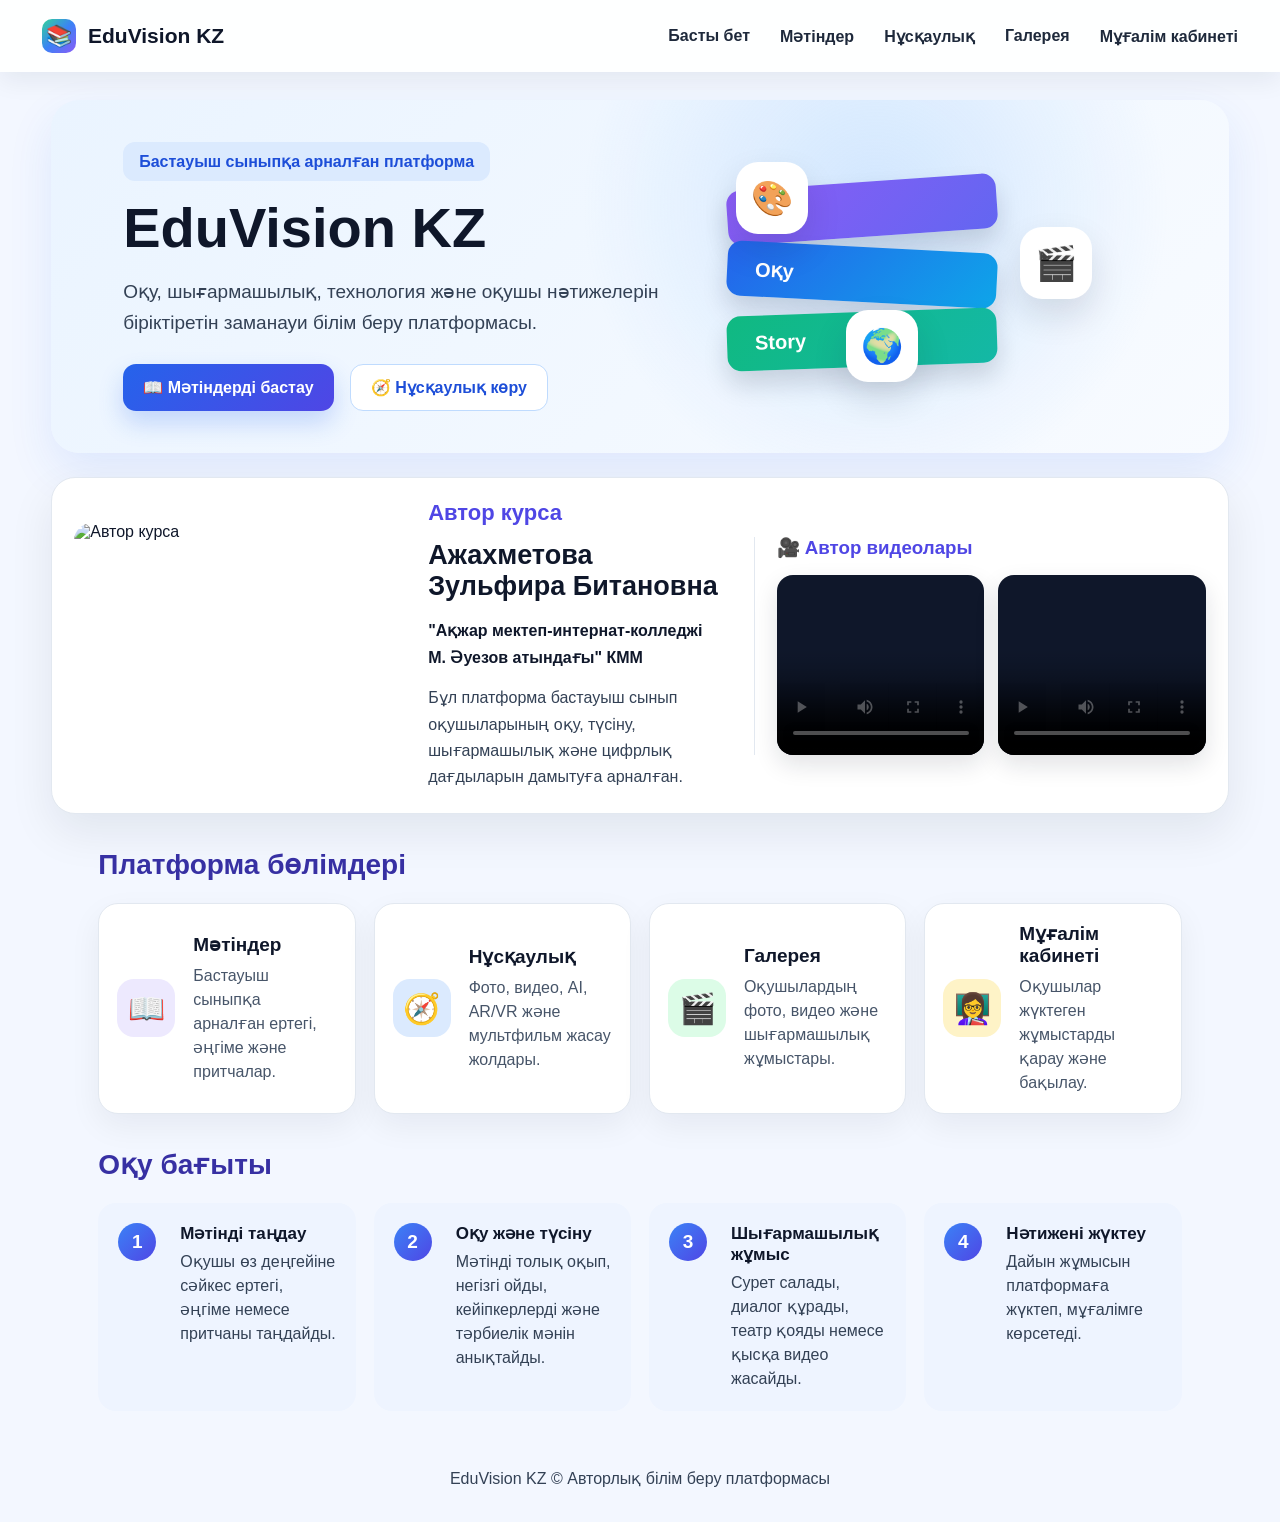
==== commit 86242b37: "Update index.html" ====
--- a/index.html
+++ b/index.html
@@ -86,39 +86,6 @@
   </section>
 
   <section class="section">
-    <div class="section-head">
-      <h2>Мәтіндер жинағы</h2>
-      <a href="stories.html">Барлығын көру →</a>
-    </div>
-
-    <div class="book-cards">
-      <a class="book-card purple" href="story.html?id=uryukovaya-kostochka">
-        <div class="cover">🌱</div>
-        <div>
-          <h3>Урюковая косточка</h3>
-          <p>1–4 сынып · Сказка</p>
-        </div>
-      </a>
-
-      <a class="book-card blue" href="story.html?id=ispytanie-uchitelya">
-        <div class="cover">🧠</div>
-        <div>
-          <h3>Испытание учителя</h3>
-          <p>5–7 сынып · Притча</p>
-        </div>
-      </a>
-
-      <a class="book-card orange" href="story.html?id=abai-17">
-        <div class="cover">📜</div>
-        <div>
-          <h3>Слово семнадцатое</h3>
-          <p>8–11 сынып · Абай</p>
-        </div>
-      </a>
-    </div>
-  </section>
-
-  <section class="section">
   <h2>Платформа бөлімдері</h2>
 
   <div class="feature-grid">
